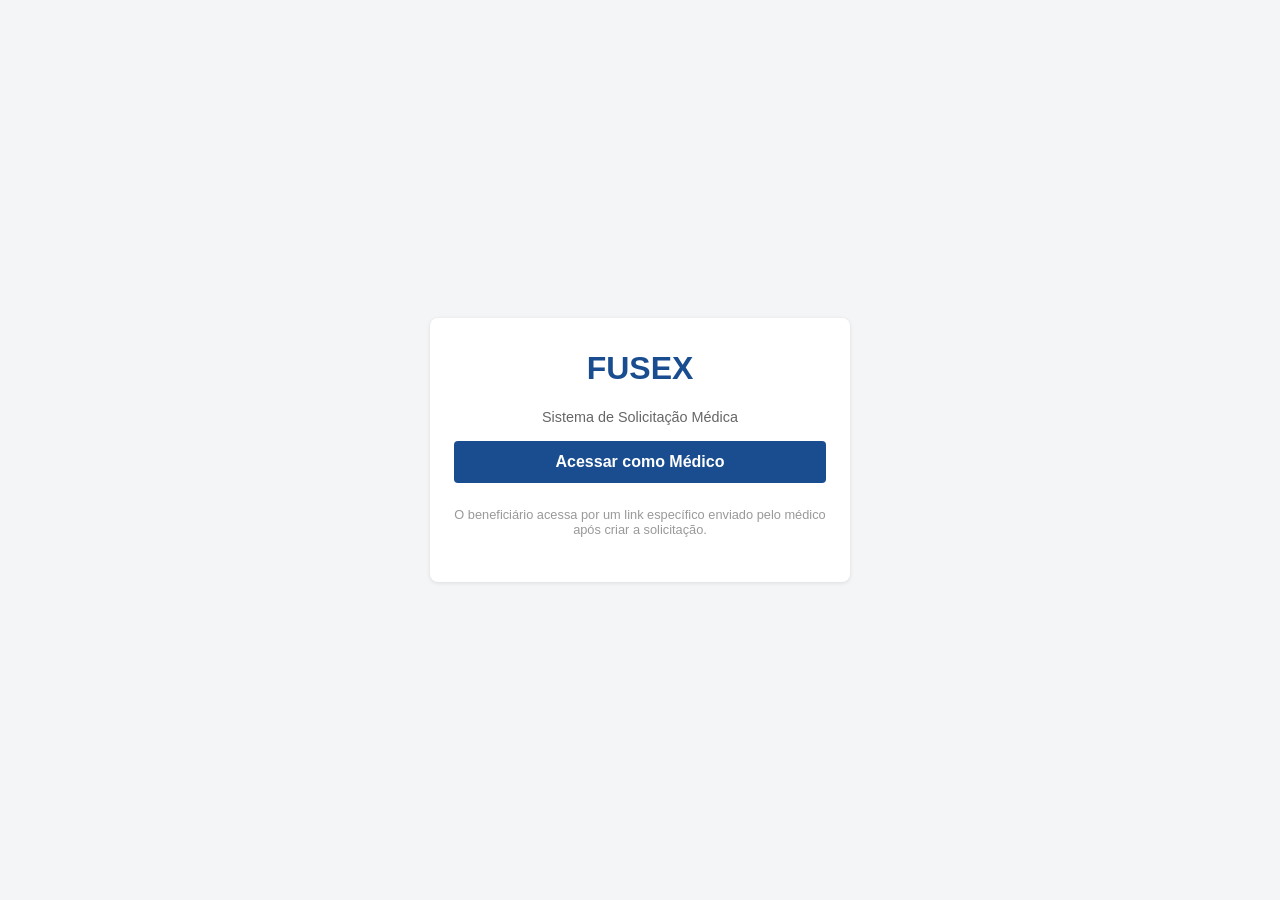
==== backend/fusex/src/main/resources/static/index.html @ fd56acbe "feat: adiciona MVP de solicitacao medica + triagem e frontend" ====
<!DOCTYPE html>
<html lang="pt-BR">
<head>
<meta charset="UTF-8">
<meta name="viewport" content="width=device-width, initial-scale=1.0">
<title>FUSEX</title>
<style>
  * { box-sizing: border-box; }
  body {
    font-family: -apple-system, Segoe UI, Roboto, Arial, sans-serif;
    background: #f4f5f7;
    margin: 0;
    padding: 24px 16px;
    color: #222;
    display: flex;
    min-height: 100vh;
    align-items: center;
    justify-content: center;
  }
  .container {
    max-width: 420px;
    width: 100%;
    background: #fff;
    border-radius: 8px;
    padding: 32px 24px;
    box-shadow: 0 1px 4px rgba(0,0,0,0.1);
    text-align: center;
  }
  h1 { color: #1a4d8f; margin-top: 0; }
  p { color: #666; font-size: 0.9em; }
  a.btn {
    display: block;
    margin-top: 16px;
    padding: 12px;
    background: #1a4d8f;
    color: #fff;
    text-decoration: none;
    border-radius: 4px;
    font-weight: 600;
  }
  a.btn:hover { background: #143c70; }
  .hint {
    margin-top: 24px;
    font-size: 0.8em;
    color: #999;
  }
</style>
</head>
<body>
<div class="container">
  <h1>FUSEX</h1>
  <p>Sistema de Solicitação Médica</p>
  <a class="btn" href="medico.html">Acessar como Médico</a>
  <p class="hint">O beneficiário acessa por um link específico enviado pelo médico após criar a solicitação.</p>
</div>
</body>
</html>
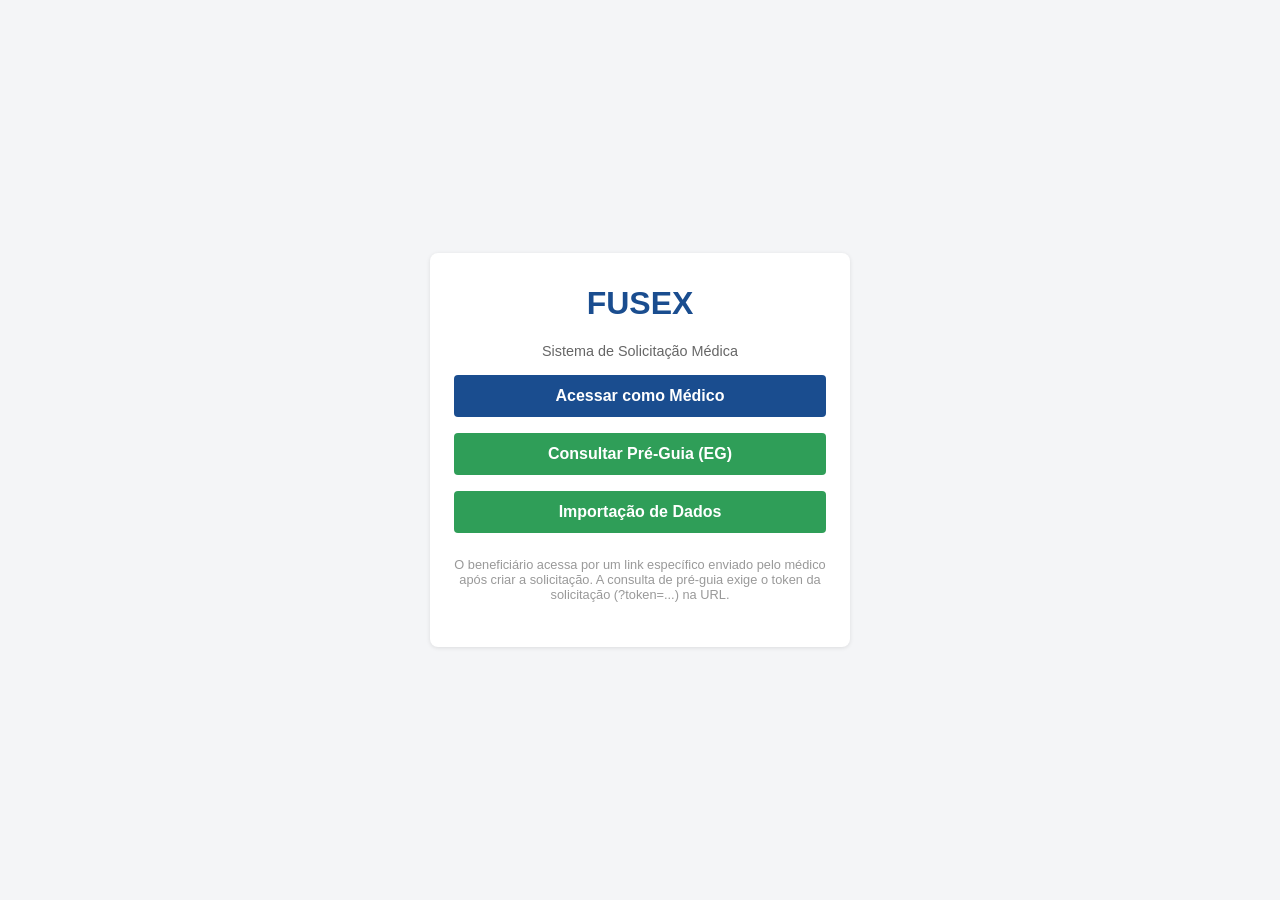
==== commit 78211108: "feat(US03): consulta de pré-guia para o emissor de guia Adiciona GET /solicitacoes/{token}/pre-guia " ====
--- a/backend/fusex/src/main/resources/static/index.html
+++ b/backend/fusex/src/main/resources/static/index.html
@@ -39,6 +39,8 @@
     font-weight: 600;
   }
   a.btn:hover { background: #143c70; }
+  a.btn.secundario { background: #2f9e58; }
+  a.btn.secundario:hover { background: #257e46; }
   .hint {
     margin-top: 24px;
     font-size: 0.8em;
@@ -51,7 +53,9 @@
   <h1>FUSEX</h1>
   <p>Sistema de Solicitação Médica</p>
   <a class="btn" href="medico.html">Acessar como Médico</a>
-  <p class="hint">O beneficiário acessa por um link específico enviado pelo médico após criar a solicitação.</p>
+  <a class="btn secundario" href="guia.html">Consultar Pré-Guia (EG)</a>
+  <a class="btn secundario" href="importacao.html">Importação de Dados</a>
+  <p class="hint">O beneficiário acessa por um link específico enviado pelo médico após criar a solicitação. A consulta de pré-guia exige o token da solicitação (?token=...) na URL.</p>
 </div>
 </body>
 </html>
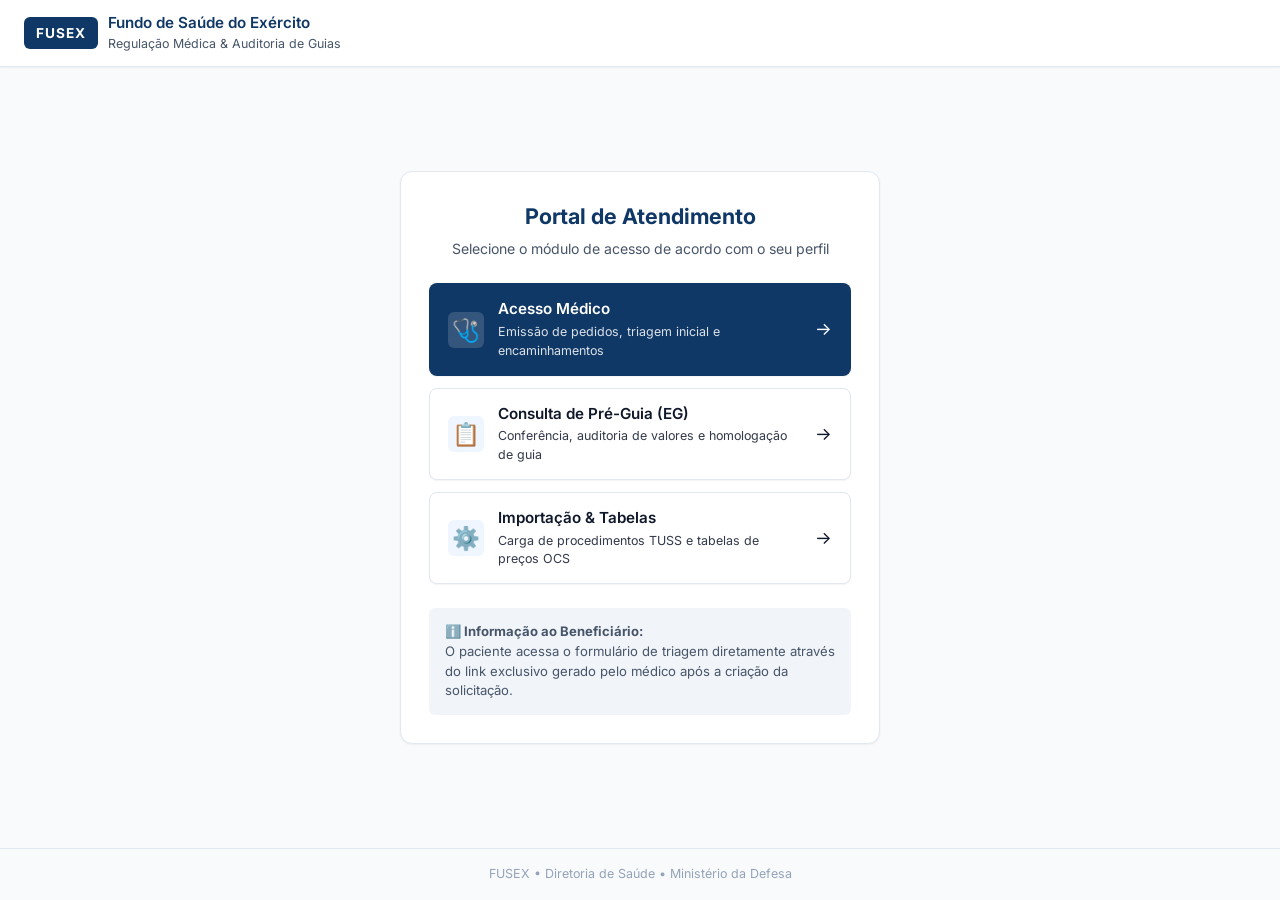
==== commit 60404be6: "refactor: Modernização do frontend com Design System e reestruturação do backend para Package by Lay" ====
--- a/backend/fusex/src/main/resources/static/index.html
+++ b/backend/fusex/src/main/resources/static/index.html
@@ -3,59 +3,161 @@
 <head>
 <meta charset="UTF-8">
 <meta name="viewport" content="width=device-width, initial-scale=1.0">
-<title>FUSEX</title>
+<title>FUSEX - Sistema de Regulação e Saúde Suplementar</title>
+<link rel="stylesheet" href="css/fusex-theme.css">
 <style>
-  * { box-sizing: border-box; }
-  body {
-    font-family: -apple-system, Segoe UI, Roboto, Arial, sans-serif;
-    background: #f4f5f7;
-    margin: 0;
-    padding: 24px 16px;
-    color: #222;
+  .portal-wrap {
+    min-height: 100vh;
     display: flex;
-    min-height: 100vh;
+    flex-direction: column;
+  }
+  .portal-body {
+    flex: 1;
+    display: flex;
     align-items: center;
     justify-content: center;
+    padding: 32px 16px;
   }
-  .container {
-    max-width: 420px;
+  .portal-card {
+    max-width: 480px;
     width: 100%;
+  }
+  .portal-options {
+    display: flex;
+    flex-direction: column;
+    gap: 12px;
+    margin-top: 24px;
+  }
+  .portal-btn {
+    display: flex;
+    align-items: center;
+    gap: 14px;
+    padding: 14px 18px;
     background: #fff;
-    border-radius: 8px;
-    padding: 32px 24px;
-    box-shadow: 0 1px 4px rgba(0,0,0,0.1);
+    border: 1px solid var(--border-color);
+    border-radius: var(--radius-md);
+    text-decoration: none;
+    color: var(--text-main);
+    transition: all 0.2s cubic-bezier(0.4, 0, 0.2, 1);
+    box-shadow: var(--shadow-sm);
+  }
+  .portal-btn:hover {
+    border-color: var(--color-primary);
+    transform: translateY(-2px);
+    box-shadow: var(--shadow-md);
+    background: var(--bg-subtle);
+  }
+  .portal-btn.primary {
+    background: var(--color-primary);
+    color: #fff;
+    border-color: transparent;
+  }
+  .portal-btn.primary:hover {
+    background: var(--color-primary-hover);
+  }
+  .portal-btn-icon {
+    font-size: 1.4em;
+    width: 36px;
+    height: 36px;
+    display: flex;
+    align-items: center;
+    justify-content: center;
+    border-radius: var(--radius-sm);
+    background: rgba(255, 255, 255, 0.15);
+  }
+  .portal-btn:not(.primary) .portal-btn-icon {
+    background: var(--color-primary-light);
+    color: var(--color-primary);
+  }
+  .portal-btn-info {
+    flex: 1;
+    text-align: left;
+  }
+  .portal-btn-title {
+    font-weight: 600;
+    font-size: 0.95em;
+  }
+  .portal-btn-desc {
+    font-size: 0.78em;
+    opacity: 0.85;
+    margin-top: 2px;
+  }
+  .info-box {
+    margin-top: 24px;
+    padding: 14px 16px;
+    background: var(--bg-muted);
+    border-radius: var(--radius-sm);
+    font-size: 0.82em;
+    color: var(--text-muted);
+    line-height: 1.5;
+  }
+  .footer {
     text-align: center;
-  }
-  h1 { color: #1a4d8f; margin-top: 0; }
-  p { color: #666; font-size: 0.9em; }
-  a.btn {
-    display: block;
-    margin-top: 16px;
-    padding: 12px;
-    background: #1a4d8f;
-    color: #fff;
-    text-decoration: none;
-    border-radius: 4px;
-    font-weight: 600;
-  }
-  a.btn:hover { background: #143c70; }
-  a.btn.secundario { background: #2f9e58; }
-  a.btn.secundario:hover { background: #257e46; }
-  .hint {
-    margin-top: 24px;
-    font-size: 0.8em;
-    color: #999;
+    padding: 16px;
+    font-size: 0.78em;
+    color: var(--text-subtle);
+    border-top: 1px solid var(--border-color);
   }
 </style>
 </head>
 <body>
-<div class="container">
-  <h1>FUSEX</h1>
-  <p>Sistema de Solicitação Médica</p>
-  <a class="btn" href="medico.html">Acessar como Médico</a>
-  <a class="btn secundario" href="guia.html">Consultar Pré-Guia (EG)</a>
-  <a class="btn secundario" href="importacao.html">Importação de Dados</a>
-  <p class="hint">O beneficiário acessa por um link específico enviado pelo médico após criar a solicitação. A consulta de pré-guia exige o token da solicitação (?token=...) na URL.</p>
+<div class="portal-wrap">
+  <header class="app-header">
+    <div class="brand-badge">
+      <span class="brand-logo">FUSEX</span>
+      <div>
+        <div class="brand-title">Fundo de Saúde do Exército</div>
+        <div class="brand-subtitle">Regulação Médica &amp; Auditoria de Guias</div>
+      </div>
+    </div>
+  </header>
+
+  <main class="portal-body">
+    <div class="card portal-card">
+      <div style="text-align: center; margin-bottom: 20px;">
+        <h1 class="card-title">Portal de Atendimento</h1>
+        <p class="card-subtitle">Selecione o módulo de acesso de acordo com o seu perfil</p>
+      </div>
+
+      <div class="portal-options">
+        <a class="portal-btn primary" href="login.html">
+          <div class="portal-btn-icon">🩺</div>
+          <div class="portal-btn-info">
+            <div class="portal-btn-title">Acesso Médico</div>
+            <div class="portal-btn-desc">Emissão de pedidos, triagem inicial e encaminhamentos</div>
+          </div>
+          <span style="font-size: 1.1em;">→</span>
+        </a>
+
+        <a class="portal-btn" href="guia.html">
+          <div class="portal-btn-icon">📋</div>
+          <div class="portal-btn-info">
+            <div class="portal-btn-title">Consulta de Pré-Guia (EG)</div>
+            <div class="portal-btn-desc">Conferência, auditoria de valores e homologação de guia</div>
+          </div>
+          <span style="font-size: 1.1em;">→</span>
+        </a>
+
+        <a class="portal-btn" href="importacao.html">
+          <div class="portal-btn-icon">⚙️</div>
+          <div class="portal-btn-info">
+            <div class="portal-btn-title">Importação &amp; Tabelas</div>
+            <div class="portal-btn-desc">Carga de procedimentos TUSS e tabelas de preços OCS</div>
+          </div>
+          <span style="font-size: 1.1em;">→</span>
+        </a>
+      </div>
+
+      <div class="info-box">
+        <strong>ℹ️ Informação ao Beneficiário:</strong><br>
+        O paciente acessa o formulário de triagem diretamente através do link exclusivo gerado pelo médico após a criação da solicitação.
+      </div>
+    </div>
+  </main>
+
+  <footer class="footer">
+    FUSEX &bull; Diretoria de Saúde &bull; Ministério da Defesa
+  </footer>
 </div>
 </body>
 </html>
--- a/backend/fusex/src/main/resources/static/css/fusex-theme.css
+++ b/backend/fusex/src/main/resources/static/css/fusex-theme.css
@@ -0,0 +1,602 @@
+/* ==========================================================================
+   FUSEX - Design System & Theme
+   Fundo de Saúde do Exército - Gestão Clínica & Auditoria
+   ========================================================================== */
+
+@import url('https://fonts.googleapis.com/css2?family=Inter:wght@400;500;600;700&display=swap');
+
+:root {
+  /* Color Palette (60-30-10 Rule) */
+  --bg-app: #f8fafc;
+  --bg-surface: #ffffff;
+  --bg-muted: #f1f5f9;
+  --bg-subtle: #f8fafc;
+
+  /* Primary Brand - Military Health Navy */
+  --color-primary: #103866;
+  --color-primary-hover: #0c2b50;
+  --color-primary-light: #eff6ff;
+  --color-primary-border: #bfdbfe;
+
+  /* Secondary / Neutral Text */
+  --text-main: #0f172a;
+  --text-muted: #475569;
+  --text-subtle: #94a3b8;
+
+  /* Borders & Dividers */
+  --border-color: #e2e8f0;
+  --border-focus: #103866;
+
+  /* Semantic Alerts */
+  --color-success-bg: #ecfdf5;
+  --color-success-border: #a7f3d0;
+  --color-success-text: #065f46;
+
+  --color-warning-bg: #fffbeb;
+  --color-warning-border: #fde68a;
+  --color-warning-text: #92400e;
+
+  --color-danger-bg: #fff1f2;
+  --color-danger-border: #fecdd3;
+  --color-danger-text: #9f1239;
+  --color-danger-btn: #be123c;
+  --color-danger-btn-hover: #9f1239;
+
+  /* Shadows */
+  --shadow-sm: 0 1px 2px 0 rgba(0, 0, 0, 0.05);
+  --shadow-md: 0 4px 6px -1px rgba(0, 0, 0, 0.07), 0 2px 4px -2px rgba(0, 0, 0, 0.05);
+  --shadow-lg: 0 10px 15px -3px rgba(0, 0, 0, 0.08), 0 4px 6px -4px rgba(0, 0, 0, 0.04);
+
+  /* Radius */
+  --radius-sm: 6px;
+  --radius-md: 8px;
+  --radius-lg: 12px;
+  --radius-full: 9999px;
+
+  /* Typography */
+  --font-family: 'Inter', -apple-system, BlinkMacSystemFont, 'Segoe UI', Roboto, Helvetica, Arial, sans-serif;
+}
+
+* {
+  box-sizing: border-box;
+}
+
+[hidden] {
+  display: none !important;
+}
+
+body {
+  font-family: var(--font-family);
+  background-color: var(--bg-app);
+  color: var(--text-main);
+  margin: 0;
+  padding: 0;
+  line-height: 1.5;
+  -webkit-font-smoothing: antialiased;
+}
+
+/* Page Wrapper & Layouts */
+.app-header {
+  background: var(--bg-surface);
+  border-bottom: 1px solid var(--border-color);
+  padding: 12px 24px;
+  display: flex;
+  justify-content: space-between;
+  align-items: center;
+  box-shadow: var(--shadow-sm);
+  position: sticky;
+  top: 0;
+  z-index: 50;
+}
+
+.brand-badge {
+  display: flex;
+  align-items: center;
+  gap: 10px;
+  text-decoration: none;
+  color: inherit;
+}
+
+.brand-logo {
+  background: var(--color-primary);
+  color: #fff;
+  font-weight: 700;
+  font-size: 0.85em;
+  letter-spacing: 1px;
+  padding: 6px 12px;
+  border-radius: var(--radius-sm);
+  display: inline-flex;
+  align-items: center;
+  justify-content: center;
+}
+
+.brand-title {
+  font-weight: 600;
+  font-size: 0.95em;
+  color: var(--color-primary);
+}
+
+.brand-subtitle {
+  font-size: 0.78em;
+  color: var(--text-muted);
+}
+
+.app-container {
+  max-width: 600px;
+  margin: 32px auto;
+  padding: 0 16px;
+}
+
+.app-container.wide {
+  max-width: 800px;
+}
+
+/* Card Surface */
+.card {
+  background: var(--bg-surface);
+  border: 1px solid var(--border-color);
+  border-radius: var(--radius-lg);
+  padding: 28px;
+  box-shadow: var(--shadow-sm);
+}
+
+.card-title {
+  font-size: 1.35em;
+  font-weight: 700;
+  color: var(--color-primary);
+  margin: 0 0 6px 0;
+}
+
+.card-subtitle {
+  font-size: 0.88em;
+  color: var(--text-muted);
+  margin: 0 0 20px 0;
+}
+
+.section-title {
+  font-size: 0.95em;
+  font-weight: 600;
+  color: var(--text-main);
+  margin: 24px 0 12px 0;
+  padding-bottom: 6px;
+  border-bottom: 1px solid var(--border-color);
+  display: flex;
+  align-items: center;
+  gap: 8px;
+}
+
+/* Form Controls */
+label {
+  display: block;
+  font-size: 0.84em;
+  font-weight: 600;
+  color: var(--text-muted);
+  margin-top: 14px;
+  margin-bottom: 5px;
+}
+
+input[type="text"],
+input[type="number"],
+input[type="password"],
+input[type="file"],
+select,
+textarea {
+  width: 100%;
+  padding: 9px 12px;
+  font-family: var(--font-family);
+  font-size: 0.92em;
+  color: var(--text-main);
+  background: var(--bg-surface);
+  border: 1px solid var(--border-color);
+  border-radius: var(--radius-sm);
+  transition: all 0.2s ease;
+}
+
+input:focus,
+select:focus,
+textarea:focus {
+  outline: none;
+  border-color: var(--border-focus);
+  box-shadow: 0 0 0 3px rgba(16, 56, 102, 0.12);
+}
+
+textarea {
+  resize: vertical;
+  min-height: 70px;
+}
+
+.row2 {
+  display: flex;
+  gap: 14px;
+}
+
+.row2 > div {
+  flex: 1;
+}
+
+/* Buttons */
+.btn {
+  display: inline-flex;
+  align-items: center;
+  justify-content: center;
+  gap: 8px;
+  width: 100%;
+  padding: 10px 16px;
+  font-family: var(--font-family);
+  font-size: 0.95em;
+  font-weight: 600;
+  text-decoration: none;
+  border-radius: var(--radius-sm);
+  border: 1px solid transparent;
+  cursor: pointer;
+  transition: all 0.2s cubic-bezier(0.4, 0, 0.2, 1);
+  margin-top: 18px;
+}
+
+.btn-primary {
+  background: var(--color-primary);
+  color: #fff;
+}
+
+.btn-primary:hover {
+  background: var(--color-primary-hover);
+  transform: translateY(-1px);
+  box-shadow: var(--shadow-sm);
+}
+
+.btn-secondary {
+  background: #fff;
+  border: 1px solid var(--border-color);
+  color: var(--text-main);
+}
+
+.btn-secondary:hover {
+  background: var(--bg-muted);
+  border-color: #cbd5e1;
+}
+
+.btn-success {
+  background: #059669;
+  color: #fff;
+}
+
+.btn-success:hover {
+  background: #047857;
+}
+
+.btn-danger {
+  background: var(--color-danger-btn);
+  color: #fff;
+}
+
+.btn-danger:hover {
+  background: var(--color-danger-btn-hover);
+}
+
+.btn-outline-danger {
+  background: transparent;
+  border: 1px solid #fca5a5;
+  color: var(--color-danger-btn);
+  padding: 4px 10px;
+  font-size: 0.82em;
+  margin: 0;
+  width: auto;
+}
+
+.btn-outline-danger:hover {
+  background: #fee2e2;
+}
+
+.btn:disabled {
+  opacity: 0.65;
+  cursor: not-allowed;
+  transform: none;
+}
+
+/* Alerts and Messages */
+.alert {
+  padding: 12px 16px;
+  border-radius: var(--radius-sm);
+  font-size: 0.88em;
+  margin-top: 16px;
+  display: flex;
+  align-items: flex-start;
+  gap: 10px;
+}
+
+.alert-column {
+  flex-direction: column;
+  gap: 8px;
+}
+
+.alert-error {
+  background: var(--color-danger-bg);
+  border: 1px solid var(--color-danger-border);
+  color: var(--color-danger-text);
+}
+
+.alert-success {
+  background: var(--color-success-bg);
+  border: 1px solid var(--color-success-border);
+  color: var(--color-success-text);
+}
+
+.alert-warning {
+  background: var(--color-warning-bg);
+  border: 1px solid var(--color-warning-border);
+  color: var(--color-warning-text);
+}
+
+.alert-info {
+  background: var(--color-primary-light);
+  border: 1px solid var(--color-primary-border);
+  color: var(--color-primary);
+}
+
+/* Autocomplete Lists */
+.autocomplete-wrap {
+  position: relative;
+}
+
+.autocomplete-dropdown {
+  list-style: none;
+  margin: 0;
+  padding: 4px 0;
+  position: absolute;
+  top: calc(100% + 4px);
+  left: 0;
+  right: 0;
+  background: var(--bg-surface);
+  border: 1px solid var(--border-color);
+  border-radius: var(--radius-sm);
+  max-height: 220px;
+  overflow-y: auto;
+  z-index: 100;
+  box-shadow: var(--shadow-lg);
+}
+
+.autocomplete-dropdown li {
+  padding: 9px 14px;
+  cursor: pointer;
+  font-size: 0.88em;
+  transition: background 0.15s;
+}
+
+.autocomplete-dropdown li:hover {
+  background: var(--color-primary-light);
+}
+
+.autocomplete-dropdown .meta {
+  font-size: 0.78em;
+  color: var(--text-muted);
+  margin-top: 2px;
+}
+
+/* Badge / Pills */
+.pill-group {
+  display: flex;
+  flex-wrap: wrap;
+  gap: 8px;
+  margin-top: 8px;
+}
+
+.pill-checkbox {
+  display: inline-flex;
+  align-items: center;
+  gap: 6px;
+  background: var(--bg-muted);
+  border: 1px solid transparent;
+  padding: 6px 12px;
+  border-radius: var(--radius-full);
+  font-size: 0.82em;
+  font-weight: 500;
+  color: var(--text-muted);
+  cursor: pointer;
+  user-select: none;
+  transition: all 0.15s;
+}
+
+.pill-checkbox input {
+  margin: 0;
+  accent-color: var(--color-primary);
+}
+
+.pill-checkbox:hover {
+  background: #e2e8f0;
+}
+
+.pill-checkbox.active {
+  background: var(--color-primary-light);
+  border-color: var(--color-primary-border);
+  color: var(--color-primary);
+  font-weight: 600;
+}
+
+/* Tables for Data Audit & Procedures */
+.data-table {
+  width: 100%;
+  border-collapse: collapse;
+  font-size: 0.86em;
+  margin-top: 12px;
+}
+
+.data-table th {
+  background: var(--bg-muted);
+  color: var(--text-muted);
+  text-align: left;
+  padding: 10px 12px;
+  font-weight: 600;
+  border-bottom: 1px solid var(--border-color);
+}
+
+.data-table td {
+  padding: 10px 12px;
+  border-bottom: 1px solid var(--border-color);
+  color: var(--text-main);
+}
+
+.data-table tr:last-child td {
+  border-bottom: none;
+}
+
+.data-table tr:hover td {
+  background: var(--bg-subtle);
+}
+
+/* User Status Bar in Header */
+.user-profile-widget {
+  display: flex;
+  align-items: center;
+  gap: 12px;
+}
+
+.user-profile-details {
+  text-align: right;
+}
+
+.user-profile-name {
+  font-size: 0.88em;
+  font-weight: 600;
+  color: var(--color-primary);
+}
+
+.user-profile-crm {
+  font-size: 0.76em;
+  color: var(--text-muted);
+}
+
+/* Key-Value Display for Medical Summaries & Guides */
+.kv-list {
+  display: flex;
+  flex-direction: column;
+}
+
+.kv-row {
+  display: flex;
+  justify-content: space-between;
+  align-items: baseline;
+  padding: 8px 0;
+  border-bottom: 1px solid var(--border-color);
+  font-size: 0.88em;
+  gap: 12px;
+}
+
+.kv-row:last-child {
+  border-bottom: none;
+}
+
+.kv-label {
+  color: var(--text-muted);
+  flex-shrink: 0;
+}
+
+.kv-val {
+  font-weight: 600;
+  text-align: right;
+  word-break: break-word;
+  color: var(--text-main);
+}
+
+.kv-val.pendente {
+  color: var(--color-warning-text);
+  font-weight: 500;
+  font-style: italic;
+}
+
+/* Financial Audit Total Box */
+.audit-total-box {
+  background: var(--bg-muted);
+  border: 1px solid var(--border-color);
+  border-radius: var(--radius-sm);
+  padding: 12px 16px;
+  display: flex;
+  justify-content: space-between;
+  align-items: center;
+  margin-top: 12px;
+}
+
+.audit-total-label {
+  font-size: 0.88em;
+  font-weight: 600;
+  color: var(--text-muted);
+  text-transform: uppercase;
+  letter-spacing: 0.5px;
+}
+
+.audit-total-value {
+  font-size: 1.25em;
+  font-weight: 700;
+  color: var(--color-primary);
+}
+
+/* File Upload & Log Box for Importacao */
+.file-upload-box {
+  border: 2px dashed var(--border-color);
+  border-radius: var(--radius-md);
+  padding: 20px;
+  text-align: center;
+  background: var(--bg-subtle);
+  transition: border-color 0.2s, background-color 0.2s;
+  margin-top: 8px;
+}
+
+.file-upload-box:hover {
+  border-color: var(--color-primary-border);
+  background: var(--color-primary-light);
+}
+
+.log-box {
+  margin-top: 12px;
+  padding: 12px 16px;
+  border-radius: var(--radius-sm);
+  font-size: 0.86em;
+  line-height: 1.5;
+}
+
+.log-box.sucesso {
+  background: var(--color-success-bg);
+  border: 1px solid var(--color-success-border);
+  color: var(--color-success-text);
+}
+
+.log-box.erro {
+  background: var(--color-danger-bg);
+  border: 1px solid var(--color-danger-border);
+  color: var(--color-danger-text);
+}
+
+.log-box .aviso {
+  margin-top: 6px;
+  padding-left: 12px;
+  border-left: 2px solid var(--color-warning-border);
+  color: var(--color-warning-text);
+  font-size: 0.9em;
+}
+
+/* Print Styles */
+@media print {
+  body {
+    background: #fff;
+    color: #000;
+    padding: 0;
+  }
+
+  .app-header,
+  .no-print,
+  button,
+  .btn {
+    display: none !important;
+  }
+
+  .app-container {
+    max-width: 100% !important;
+    margin: 0 !important;
+    padding: 0 !important;
+  }
+
+  .card {
+    border: none !important;
+    box-shadow: none !important;
+    padding: 0 !important;
+  }
+}
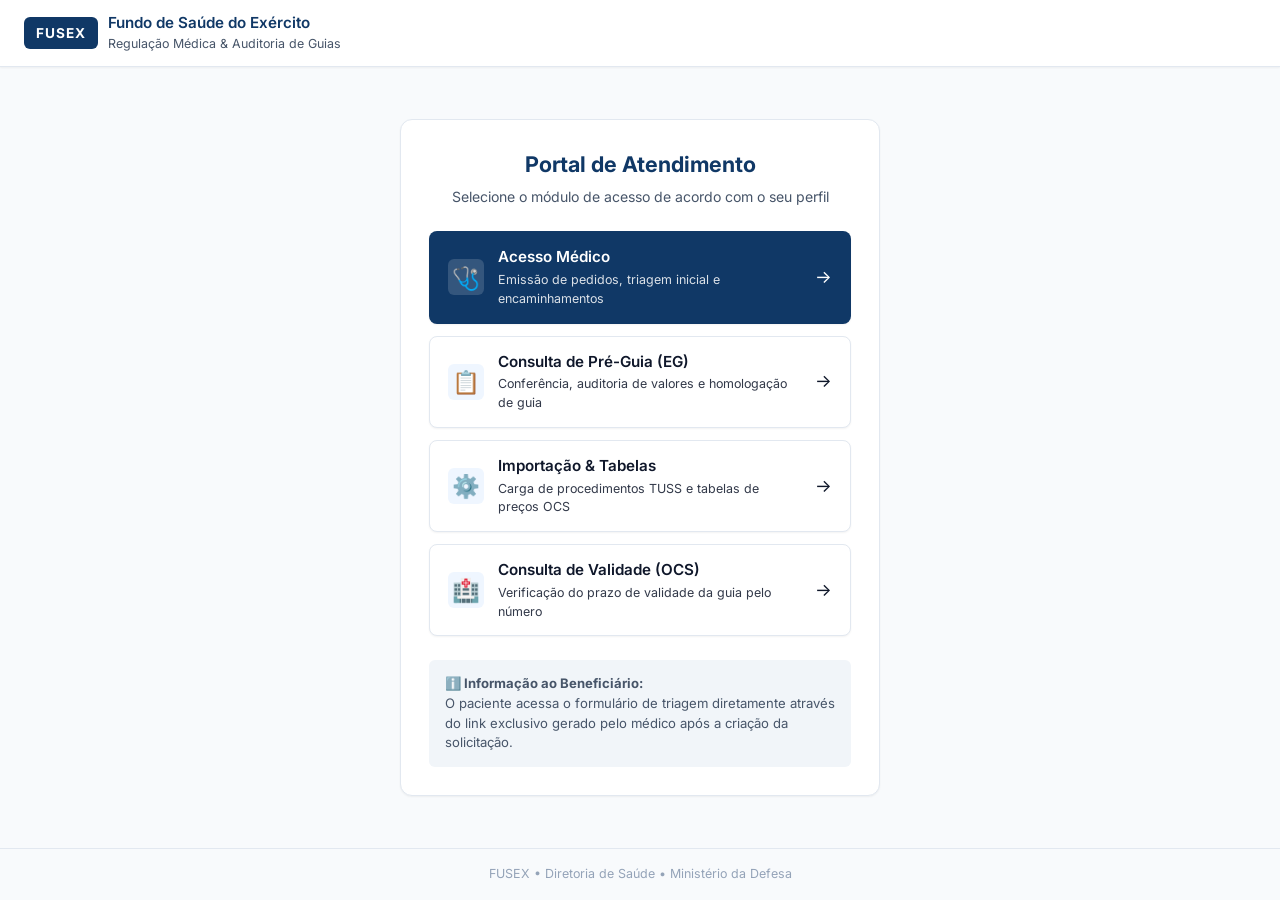
==== commit 5a9f580a: "feat(US07-61): liga a tela de consulta ao back-end" ====
--- a/backend/fusex/src/main/resources/static/index.html
+++ b/backend/fusex/src/main/resources/static/index.html
@@ -146,6 +146,15 @@
           </div>
           <span style="font-size: 1.1em;">→</span>
         </a>
+
+        <a class="portal-btn" href="validade-guia.html">
+          <div class="portal-btn-icon">🏥</div>
+          <div class="portal-btn-info">
+            <div class="portal-btn-title">Consulta de Validade (OCS)</div>
+            <div class="portal-btn-desc">Verificação do prazo de validade da guia pelo número</div>
+          </div>
+          <span style="font-size: 1.1em;">→</span>
+        </a>
       </div>
 
       <div class="info-box">
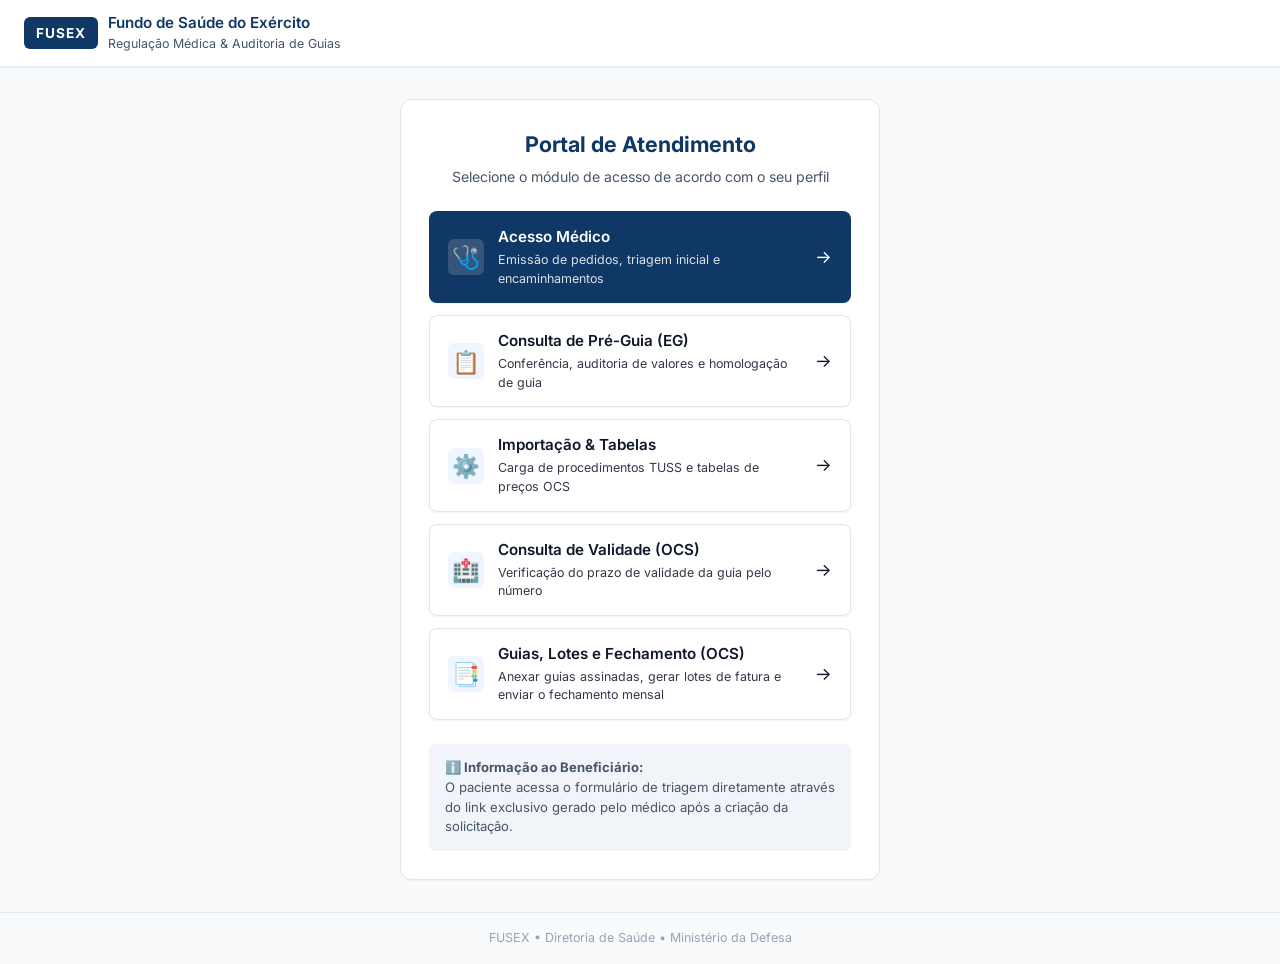
==== commit f10befc7: "feat(US08): liga as telas da OCS ao back-end" ====
--- a/backend/fusex/src/main/resources/static/index.html
+++ b/backend/fusex/src/main/resources/static/index.html
@@ -155,6 +155,15 @@
           </div>
           <span style="font-size: 1.1em;">→</span>
         </a>
+
+        <a class="portal-btn" href="guias-ocs.html">
+          <div class="portal-btn-icon">📑</div>
+          <div class="portal-btn-info">
+            <div class="portal-btn-title">Guias, Lotes e Fechamento (OCS)</div>
+            <div class="portal-btn-desc">Anexar guias assinadas, gerar lotes de fatura e enviar o fechamento mensal</div>
+          </div>
+          <span style="font-size: 1.1em;">→</span>
+        </a>
       </div>
 
       <div class="info-box">
